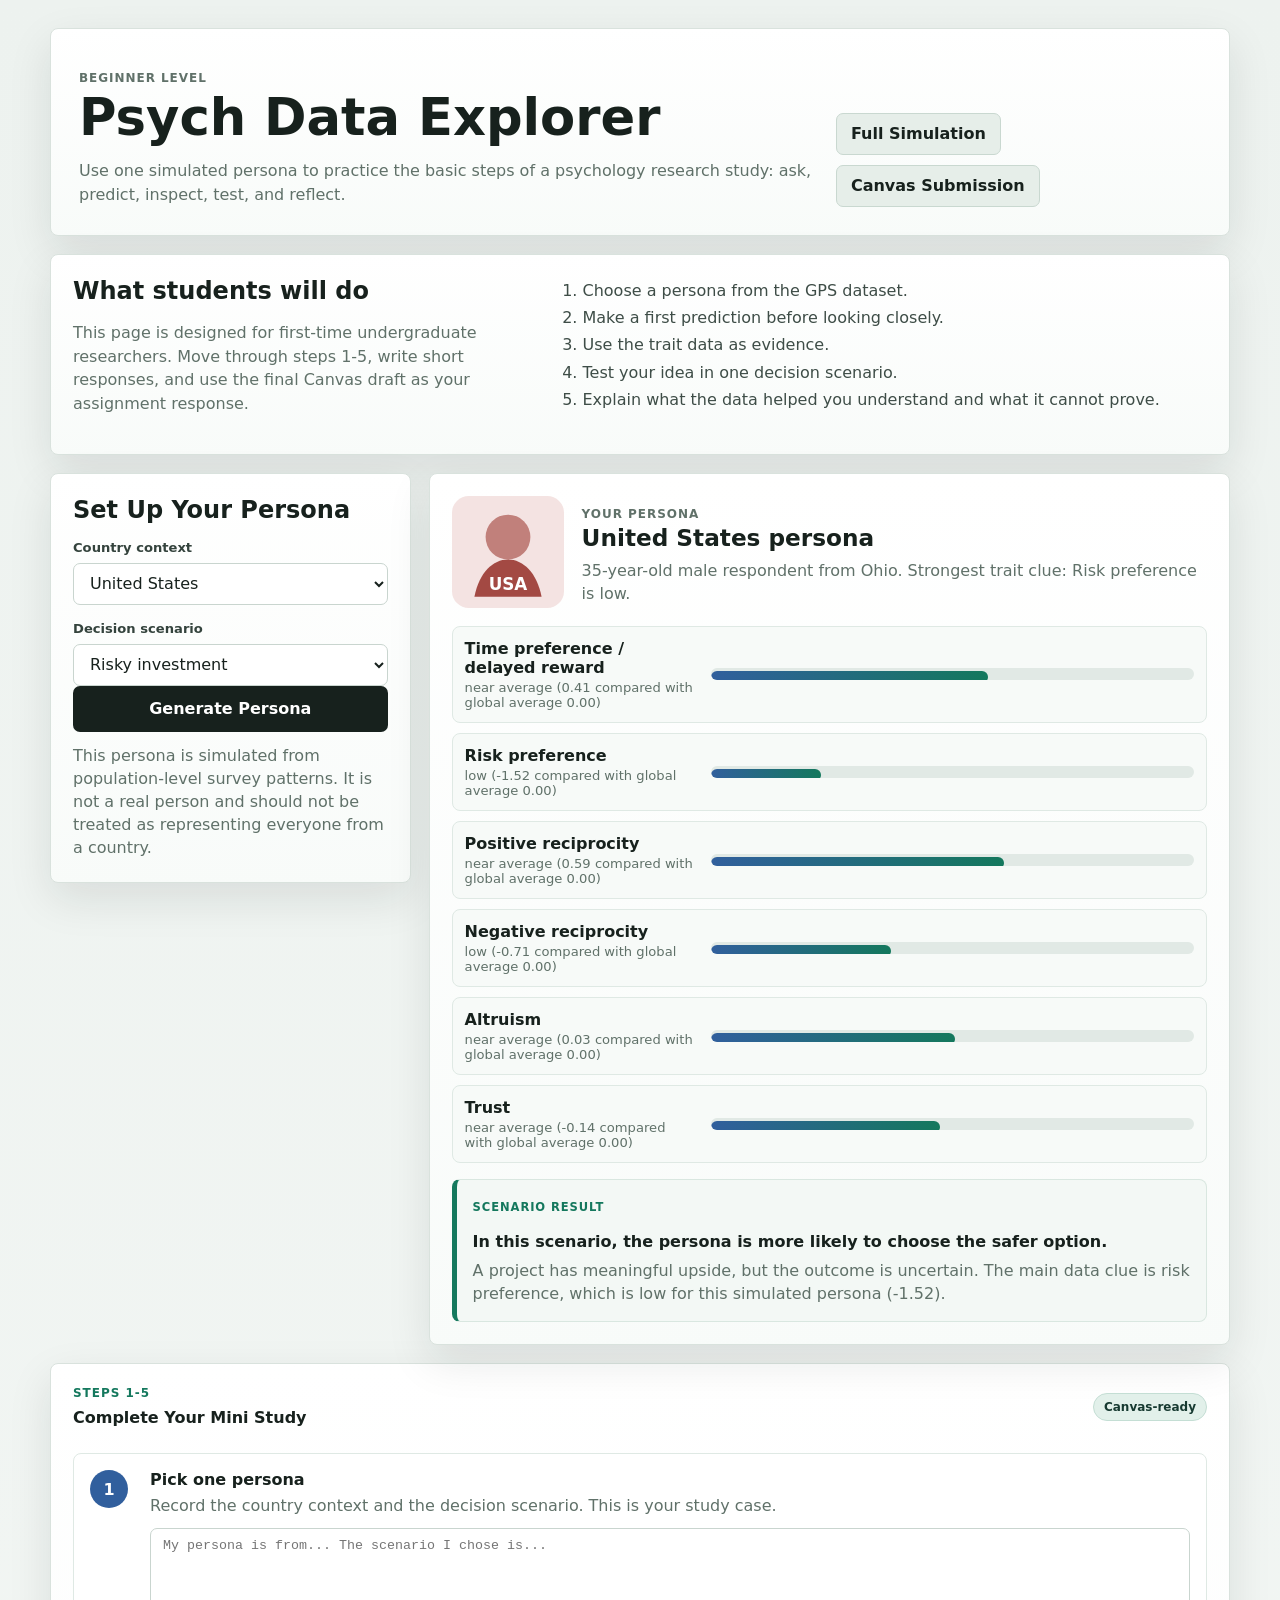
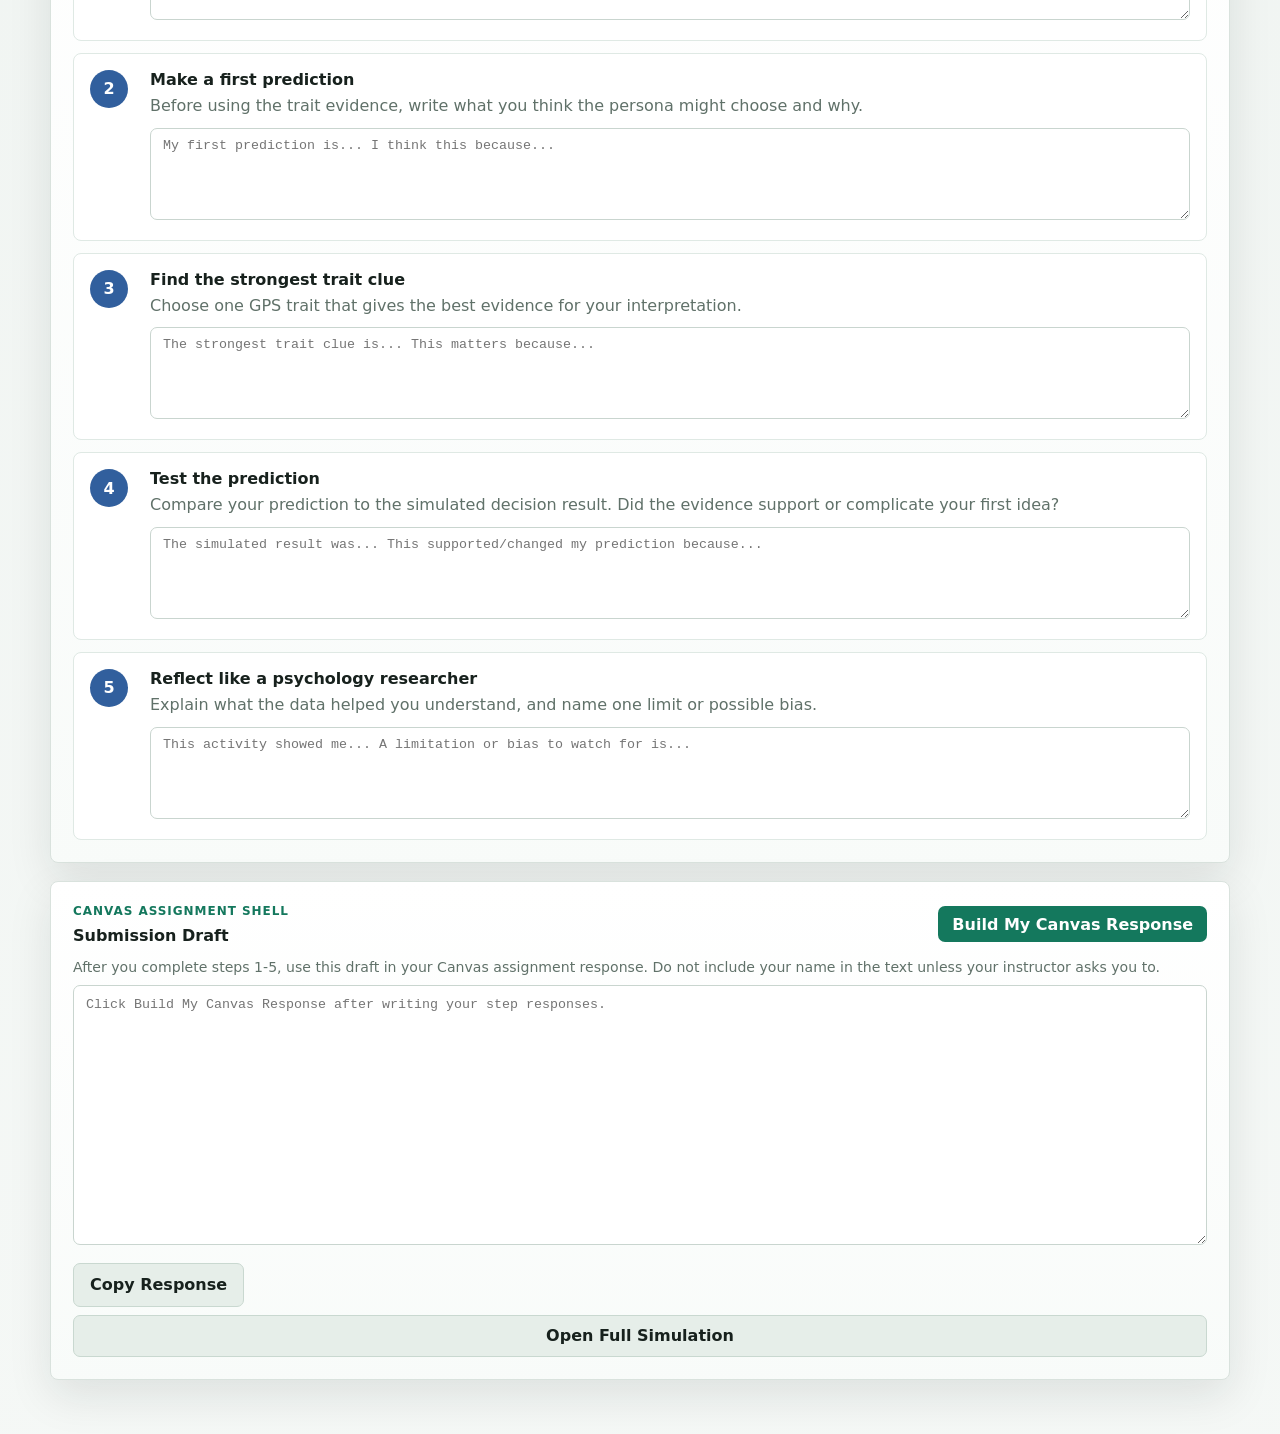
==== beginner.html @ 24c1af94 "Add separate beginner explorer page" ====
<!doctype html>
<html lang="en">
  <head>
    <meta charset="utf-8" />
    <meta name="viewport" content="width=device-width, initial-scale=1" />
    <title>Beginner Psych Data Explorer</title>
    <link rel="stylesheet" href="assets/styles.css?v=beginner-page" />
  </head>
  <body class="beginner-body">
    <main class="beginner-shell">
      <header class="beginner-hero">
        <div>
          <p class="eyebrow">Beginner Level</p>
          <h1>Psych Data Explorer</h1>
          <p>Use one simulated persona to practice the basic steps of a psychology research study: ask, predict, inspect, test, and reflect.</p>
        </div>
        <nav class="beginner-nav" aria-label="Beginner page links">
          <a href="index.html">Full Simulation</a>
          <a href="#canvasSubmission">Canvas Submission</a>
        </nav>
      </header>

      <section class="beginner-overview" aria-labelledby="overviewTitle">
        <div>
          <h2 id="overviewTitle">What students will do</h2>
          <p>This page is designed for first-time undergraduate researchers. Move through steps 1-5, write short responses, and use the final Canvas draft as your assignment response.</p>
        </div>
        <ol>
          <li>Choose a persona from the GPS dataset.</li>
          <li>Make a first prediction before looking closely.</li>
          <li>Use the trait data as evidence.</li>
          <li>Test your idea in one decision scenario.</li>
          <li>Explain what the data helped you understand and what it cannot prove.</li>
        </ol>
      </section>

      <section class="beginner-lab">
        <aside class="beginner-controls" aria-label="Beginner explorer controls">
          <h2>Set Up Your Persona</h2>
          <label for="beginnerCountry">Country context</label>
          <select id="beginnerCountry"></select>

          <label for="beginnerScenario">Decision scenario</label>
          <select id="beginnerScenario">
            <option value="investment">Risky investment</option>
            <option value="delay">Delayed reward</option>
            <option value="trust">Trust game</option>
            <option value="favor">Favor exchange</option>
            <option value="donation">Donation appeal</option>
            <option value="conflict">Conflict response</option>
          </select>

          <button id="newBeginnerPersona" class="primary-button" type="button">Generate Persona</button>
          <p class="source-note">This persona is simulated from population-level survey patterns. It is not a real person and should not be treated as representing everyone from a country.</p>
        </aside>

        <section class="beginner-persona" aria-labelledby="personaCardTitle">
          <div class="beginner-persona-head">
            <div id="beginnerAvatar" class="beginner-avatar" aria-hidden="true"></div>
            <div>
              <p class="eyebrow">Your Persona</p>
              <h2 id="personaCardTitle">Loading persona...</h2>
              <p id="beginnerPersonaMeta"></p>
            </div>
          </div>
          <div id="beginnerTraitBars" class="beginner-trait-bars"></div>
          <div class="beginner-decision">
            <span class="card-label">Scenario Result</span>
            <b id="beginnerDecision">Decision will appear here.</b>
            <p id="beginnerDecisionWhy"></p>
          </div>
        </section>
      </section>

      <section class="beginner-steps" aria-labelledby="stepsTitle">
        <div class="section-head">
          <div>
            <p class="eyebrow">Steps 1-5</p>
            <h2 id="stepsTitle">Complete Your Mini Study</h2>
          </div>
          <span class="pill">Canvas-ready</span>
        </div>

        <article class="beginner-step">
          <div class="step-number">1</div>
          <div>
            <h3>Pick one persona</h3>
            <p>Record the country context and the decision scenario. This is your study case.</p>
            <textarea id="stepOne" placeholder="My persona is from... The scenario I chose is..."></textarea>
          </div>
        </article>

        <article class="beginner-step">
          <div class="step-number">2</div>
          <div>
            <h3>Make a first prediction</h3>
            <p>Before using the trait evidence, write what you think the persona might choose and why.</p>
            <textarea id="stepTwo" placeholder="My first prediction is... I think this because..."></textarea>
          </div>
        </article>

        <article class="beginner-step">
          <div class="step-number">3</div>
          <div>
            <h3>Find the strongest trait clue</h3>
            <p>Choose one GPS trait that gives the best evidence for your interpretation.</p>
            <textarea id="stepThree" placeholder="The strongest trait clue is... This matters because..."></textarea>
          </div>
        </article>

        <article class="beginner-step">
          <div class="step-number">4</div>
          <div>
            <h3>Test the prediction</h3>
            <p>Compare your prediction to the simulated decision result. Did the evidence support or complicate your first idea?</p>
            <textarea id="stepFour" placeholder="The simulated result was... This supported/changed my prediction because..."></textarea>
          </div>
        </article>

        <article class="beginner-step">
          <div class="step-number">5</div>
          <div>
            <h3>Reflect like a psychology researcher</h3>
            <p>Explain what the data helped you understand, and name one limit or possible bias.</p>
            <textarea id="stepFive" placeholder="This activity showed me... A limitation or bias to watch for is..."></textarea>
          </div>
        </article>
      </section>

      <section class="canvas-shell" id="canvasSubmission" aria-labelledby="canvasTitle">
        <div class="section-head">
          <div>
            <p class="eyebrow">Canvas Assignment Shell</p>
            <h2 id="canvasTitle">Submission Draft</h2>
          </div>
          <button id="buildSubmission" class="small-action" type="button">Build My Canvas Response</button>
        </div>
        <p class="microcopy">After you complete steps 1-5, use this draft in your Canvas assignment response. Do not include your name in the text unless your instructor asks you to.</p>
        <textarea id="submissionDraft" class="submission-draft" placeholder="Click Build My Canvas Response after writing your step responses."></textarea>
        <div class="mission-actions">
          <button id="copySubmission" class="secondary-button compact-button" type="button">Copy Response</button>
          <a class="secondary-link compact-link" href="index.html">Open Full Simulation</a>
        </div>
      </section>
    </main>

    <script src="assets/beginner.js?v=beginner-page"></script>
  </body>
</html>
---- assets/styles.css ----
:root {
  --ink: #17211d;
  --muted: #607169;
  --line: #d9e2dd;
  --panel: #fbfcf8;
  --paper: #ffffff;
  --green: #14785d;
  --blue: #315f9d;
  --red: #ba4a42;
  --gold: #b7791f;
  --teal: #0f766e;
  --shadow: 0 16px 44px rgba(23, 33, 29, 0.1);
  --soft-shadow: 0 10px 24px rgba(23, 33, 29, 0.08);
}

* {
  box-sizing: border-box;
}

body {
  margin: 0;
  color: var(--ink);
  background:
    radial-gradient(circle at 12% 14%, rgba(20, 120, 93, 0.11), transparent 28%),
    radial-gradient(circle at 82% 8%, rgba(49, 95, 157, 0.12), transparent 30%),
    #edf2ef;
  font-family:
    Inter, ui-sans-serif, system-ui, -apple-system, BlinkMacSystemFont, "Segoe UI", sans-serif;
}

button,
input,
select {
  font: inherit;
}

.app-shell {
  min-height: 100vh;
  display: grid;
  grid-template-columns: minmax(290px, 360px) 1fr;
}

.control-panel {
  position: sticky;
  top: 0;
  height: 100vh;
  overflow: auto;
  padding: 28px;
  background:
    linear-gradient(180deg, rgba(255, 255, 255, 0.76), rgba(251, 252, 248, 0.96)),
    var(--panel);
  border-right: 1px solid var(--line);
}

.brand-block h1,
.workspace-top h2,
.section-head h3,
.section-head h2,
.persona-card h3 {
  margin: 0;
  letter-spacing: 0;
}

.brand-block h1 {
  font-size: 2rem;
  line-height: 1.04;
}

.eyebrow {
  margin: 0 0 8px;
  color: var(--green);
  font-size: 0.75rem;
  font-weight: 800;
  letter-spacing: 0.08em;
  text-transform: uppercase;
}

.source-note,
.muted,
.persona-head p {
  color: var(--muted);
}

.source-note {
  margin: 12px 0 0;
  line-height: 1.45;
}

.panel-section {
  margin-top: 26px;
}

label {
  display: block;
  margin-bottom: 8px;
  color: #34433d;
  font-size: 0.82rem;
  font-weight: 750;
}

select,
input[type="number"],
input[type="text"],
textarea {
  width: 100%;
  padding: 9px 12px;
  color: var(--ink);
  background: var(--paper);
  border: 1px solid #c9d5cf;
  border-radius: 7px;
}

select,
input[type="number"],
input[type="text"] {
  min-height: 42px;
}

textarea {
  resize: vertical;
  min-height: 92px;
}

.two-col {
  display: grid;
  grid-template-columns: 1fr 1fr;
  gap: 12px;
}

.section-head {
  display: flex;
  align-items: center;
  justify-content: space-between;
  gap: 12px;
  margin-bottom: 14px;
}

.section-head h2,
.section-head h3 {
  font-size: 1rem;
}

.reset-button,
.primary-button {
  display: inline-flex;
  align-items: center;
  justify-content: center;
  border: 0;
  cursor: pointer;
}

.secondary-button {
  width: 100%;
  min-height: 44px;
  color: var(--ink);
  background: #e6eee9;
  border: 1px solid #c9d8d0;
  border-radius: 7px;
  cursor: pointer;
  font-weight: 800;
}

.secondary-link {
  display: inline-flex;
  align-items: center;
  justify-content: center;
  width: 100%;
  min-height: 44px;
  color: var(--ink);
  background: #e6eee9;
  border: 1px solid #c9d8d0;
  border-radius: 7px;
  font-weight: 800;
  text-decoration: none;
}

.secondary-link:hover {
  filter: brightness(0.96);
}

.secondary-button:hover {
  filter: brightness(0.96);
}

.reset-button {
  height: 36px;
  padding: 0 12px;
  color: var(--ink);
  background: #e6eee9;
  border-radius: 7px;
  font-size: 0.78rem;
  font-weight: 800;
}

.primary-button {
  width: 100%;
  min-height: 46px;
  color: #fff;
  background: var(--ink);
  border-radius: 7px;
  font-weight: 800;
}

.primary-button:hover,
.reset-button:hover {
  filter: brightness(0.94);
}

.trait-controls {
  display: grid;
  gap: 15px;
}

.trait-control {
  display: grid;
  gap: 7px;
}

.trait-control header {
  display: flex;
  align-items: baseline;
  justify-content: space-between;
  gap: 10px;
}

.trait-control b {
  font-size: 0.86rem;
}

.trait-control span {
  color: var(--muted);
  font-size: 0.8rem;
  font-variant-numeric: tabular-nums;
}

input[type="range"] {
  width: 100%;
  accent-color: var(--green);
}

.workspace {
  padding: 30px;
  overflow: hidden;
}

.workspace-top {
  display: flex;
  align-items: end;
  justify-content: space-between;
  gap: 24px;
  margin-bottom: 22px;
}

.workspace-top h2 {
  font-size: clamp(1.8rem, 3vw, 3rem);
}

.metric-strip {
  display: grid;
  grid-template-columns: repeat(3, minmax(92px, 1fr));
  gap: 10px;
  min-width: min(430px, 100%);
}

.metric-strip div,
.student-guide,
.explorer-section,
.study-lens,
.persona-card,
.radar-panel,
.trait-panel,
.scenario-panel,
.dashboard-section,
.comparison-section,
.global-section,
.scene-section,
.classroom-section,
.research-section {
  background:
    linear-gradient(180deg, rgba(255, 255, 255, 0.98), rgba(248, 251, 249, 0.98)),
    var(--paper);
  border: 1px solid var(--line);
  border-radius: 8px;
  box-shadow: var(--shadow);
}

.metric-strip div {
  padding: 14px;
  box-shadow: none;
}

.metric-strip strong {
  display: block;
  font-size: 1.2rem;
}

.metric-strip span {
  color: var(--muted);
  font-size: 0.78rem;
}

.simulation-grid {
  display: grid;
  grid-template-columns: minmax(320px, 1.05fr) minmax(320px, 1fr);
  gap: 18px;
}

.persona-card,
.student-guide,
.explorer-section,
.study-lens,
.radar-panel,
.trait-panel,
.scenario-panel,
.dashboard-section,
.comparison-section,
.global-section,
.scene-section,
.classroom-section,
.research-section {
  padding: 20px;
}

.student-guide {
  display: grid;
  grid-template-columns: minmax(210px, 0.34fr) 1fr;
  gap: 18px;
  align-items: start;
  margin-bottom: 18px;
}

.student-guide h3 {
  margin: 0;
  font-size: 1.2rem;
}

.student-steps {
  display: grid;
  grid-template-columns: repeat(4, 1fr);
  gap: 10px;
}

.student-steps article {
  padding: 13px;
  background: #f7faf8;
  border: 1px solid #e0e9e4;
  border-radius: 8px;
}

.student-steps b {
  display: block;
  margin-bottom: 6px;
}

.student-steps p {
  margin: 0;
  color: var(--muted);
  font-size: 0.84rem;
  line-height: 1.38;
}

.explorer-section {
  margin-bottom: 18px;
}

.explorer-step-track {
  display: grid;
  grid-template-columns: repeat(5, 1fr);
  gap: 8px;
  margin-bottom: 14px;
}

.explorer-step-dot {
  min-height: 74px;
  padding: 9px;
  color: #31413a;
  text-align: left;
  background: #f7faf8;
  border: 1px solid #dce8e2;
  border-radius: 8px;
  cursor: pointer;
}

.explorer-step-dot span {
  width: 24px;
  height: 24px;
  display: inline-grid;
  place-items: center;
  margin-bottom: 7px;
  color: #fff;
  background: #899a91;
  border-radius: 50%;
  font-size: 0.75rem;
  font-weight: 900;
}

.explorer-step-dot b {
  display: block;
  font-size: 0.8rem;
  line-height: 1.22;
}

.explorer-step-dot.active {
  background: #edf6fb;
  border-color: #b9d4e7;
  box-shadow: inset 0 0 0 2px rgba(49, 95, 157, 0.16);
}

.explorer-step-dot.active span,
.explorer-step-dot.complete span {
  background: var(--blue);
}

.explorer-layout {
  display: grid;
  grid-template-columns: minmax(260px, 0.72fr) 1fr;
  gap: 14px;
}

.explorer-card {
  padding: 16px;
  background: #fff;
  border: 1px solid #dce8e2;
  border-radius: 8px;
  box-shadow: var(--soft-shadow);
}

.explorer-card h4 {
  margin: 8px 0;
  font-size: 1.05rem;
}

.explorer-card p {
  color: #3e4d47;
  line-height: 1.45;
}

.explorer-notebook-grid {
  display: grid;
  grid-template-columns: 145px 1fr;
  gap: 10px 12px;
  align-items: start;
}

.explorer-notebook-grid label {
  margin: 10px 0 0;
}

.explorer-notebook-grid textarea {
  min-height: 72px;
}

.study-lens {
  margin-bottom: 18px;
}

.study-lens-grid {
  display: grid;
  grid-template-columns: repeat(3, 1fr);
  gap: 12px;
}

.study-lens-grid div {
  padding: 13px;
  background: #f7faf8;
  border: 1px solid #e0e9e4;
  border-radius: 8px;
}

.study-lens-grid b {
  display: block;
  margin-bottom: 6px;
}

.study-lens-grid p {
  margin: 0;
  color: var(--muted);
  font-size: 0.84rem;
  line-height: 1.38;
}

.dashboard-section {
  margin-bottom: 18px;
}

.dashboard-summary {
  display: grid;
  grid-template-columns: repeat(3, 1fr);
  gap: 12px;
  margin-bottom: 14px;
}

.dashboard-stat {
  padding: 14px;
  background: #f7faf8;
  border: 1px solid #e0e9e4;
  border-radius: 8px;
}

.dashboard-stat span {
  display: block;
  color: var(--green);
  font-size: 0.72rem;
  font-weight: 850;
  letter-spacing: 0.08em;
  text-transform: uppercase;
}

.dashboard-stat b {
  display: block;
  margin-top: 5px;
}

.dashboard-stat p {
  margin: 5px 0 0;
  color: var(--muted);
  font-size: 0.84rem;
  line-height: 1.35;
}

.dashboard-trait-grid {
  display: grid;
  grid-template-columns: repeat(3, minmax(190px, 1fr));
  gap: 12px;
}

.dashboard-trait-card {
  padding: 14px;
  background: #fff;
  border: 1px solid #e0e9e4;
  border-radius: 8px;
  box-shadow: var(--soft-shadow);
}

.dashboard-trait-top {
  display: flex;
  justify-content: space-between;
  gap: 12px;
  align-items: start;
}

.dashboard-trait-top .card-label {
  margin-bottom: 0;
}

.dashboard-trait-top b {
  color: #263830;
  font-variant-numeric: tabular-nums;
}

.dashboard-scale {
  position: relative;
  height: 14px;
  margin: 12px 0;
  background: linear-gradient(90deg, rgba(186, 74, 66, 0.16), #edf3ef 50%, rgba(20, 120, 93, 0.18));
  border: 1px solid #d7e4dd;
  border-radius: 99px;
}

.dashboard-scale .global-line {
  position: absolute;
  left: 50%;
  top: -4px;
  width: 1px;
  height: 20px;
  background: #8fa096;
}

.dashboard-scale .country-dot,
.dashboard-scale span {
  position: absolute;
  top: 50%;
  width: 12px;
  height: 12px;
  transform: translate(-50%, -50%);
  border-radius: 50%;
}

.dashboard-scale .country-dot {
  background: var(--blue);
  border: 2px solid #fff;
}

.dashboard-scale span {
  background: var(--green);
  border: 2px solid #fff;
  box-shadow: 0 0 0 2px rgba(20, 120, 93, 0.22);
}

.dashboard-trait-card p,
.dashboard-trait-card small {
  display: block;
  color: var(--muted);
  line-height: 1.38;
}

.dashboard-trait-card p {
  margin: 0 0 6px;
  font-size: 0.84rem;
}

.dashboard-trait-card small {
  font-size: 0.76rem;
}

.interpretation-note,
.uncertainty-note,
.reflection-callout {
  margin-top: 14px;
  padding: 12px 13px;
  color: #33443d;
  background: #fff9ea;
  border: 1px solid #f0dfae;
  border-left: 5px solid var(--gold);
  border-radius: 8px;
  line-height: 1.42;
}

.layer-heading {
  margin: 0 0 14px;
  padding: 2px 0;
}

.layer-heading h3 {
  margin: 0;
  font-size: 1rem;
}

.persona-details {
  position: relative;
  z-index: 1;
  display: grid;
  grid-template-columns: 1fr 1fr;
  gap: 10px;
  margin-top: 16px;
}

.persona-detail-row {
  padding: 11px;
  background: #f7faf8;
  border: 1px solid #e0e9e4;
  border-radius: 8px;
}

.persona-detail-row.wide {
  grid-column: 1 / -1;
}

.persona-detail-row b {
  display: block;
  margin-bottom: 5px;
  font-size: 0.82rem;
}

.persona-detail-row p,
.reflection-callout p {
  margin: 0;
  color: var(--muted);
  font-size: 0.84rem;
  line-height: 1.38;
}

.persona-detail-row .trait-tags {
  display: flex;
  flex-wrap: wrap;
  gap: 6px;
}

.uncertainty-note,
.reflection-callout {
  position: relative;
  z-index: 1;
  background: #f7faf8;
  border-color: #d8e7df;
  border-left-color: var(--green);
}

.reflection-callout b {
  display: block;
  margin-bottom: 5px;
}

.persona-card {
  position: relative;
  overflow: hidden;
}

.persona-card::after {
  content: "";
  position: absolute;
  right: -42px;
  top: -54px;
  width: 180px;
  height: 180px;
  background: conic-gradient(from 140deg, rgba(20, 120, 93, 0.16), rgba(49, 95, 157, 0.12), rgba(183, 121, 31, 0.14), rgba(20, 120, 93, 0.16));
  border-radius: 50%;
  pointer-events: none;
}

.persona-head {
  position: relative;
  z-index: 1;
  display: flex;
  align-items: center;
  gap: 14px;
  margin-bottom: 18px;
}

.avatar {
  width: 58px;
  height: 58px;
  display: grid;
  place-items: center;
  flex: 0 0 58px;
  overflow: hidden;
  background: #e7f0eb;
  border: 3px solid #fff;
  border-radius: 50%;
  box-shadow: 0 8px 18px rgba(23, 33, 29, 0.16);
}

.hero-avatar {
  width: 82px;
  height: 82px;
  flex-basis: 82px;
}

.avatar img {
  width: 100%;
  height: 100%;
  display: block;
}

.persona-narrative {
  position: relative;
  z-index: 1;
  min-height: 78px;
  margin: 0;
  color: #31413a;
  font-size: 1.04rem;
  line-height: 1.58;
}

.decision-band {
  position: relative;
  z-index: 1;
  display: grid;
  grid-template-columns: minmax(130px, 1fr) minmax(130px, 1.3fr) auto;
  align-items: center;
  gap: 14px;
  margin-top: 18px;
  padding-top: 18px;
  border-top: 1px solid var(--line);
}

.decision-band span {
  display: block;
  color: var(--muted);
  font-size: 0.78rem;
}

.decision-band strong {
  display: block;
  margin-top: 3px;
}

.probability-meter {
  height: 12px;
  overflow: hidden;
  background: #e4ece7;
  border-radius: 99px;
}

.probability-meter div {
  width: 50%;
  height: 100%;
  background: linear-gradient(90deg, var(--red), var(--gold), var(--green));
  border-radius: inherit;
}

.pill {
  display: inline-flex;
  align-items: center;
  min-height: 28px;
  padding: 0 10px;
  color: #173a31;
  background: #e2f0ea;
  border: 1px solid #c4ded4;
  border-radius: 99px;
  font-size: 0.75rem;
  font-weight: 800;
}

canvas {
  width: 100%;
  max-width: 100%;
  aspect-ratio: 13 / 9;
}

.chart-explainer {
  margin: 0 0 12px;
  color: var(--muted);
  line-height: 1.45;
}

.trait-map-plot {
  display: grid;
  gap: 12px;
}

.trait-map-row {
  display: grid;
  grid-template-columns: minmax(150px, 0.32fr) minmax(220px, 1fr) minmax(120px, 0.26fr);
  gap: 12px;
  align-items: center;
  padding: 11px;
  background: #f7faf8;
  border: 1px solid #e0e9e4;
  border-radius: 8px;
}

.trait-map-label b,
.trait-map-label span,
.trait-map-values span,
.trait-map-values b {
  display: block;
}

.trait-map-label b {
  font-size: 0.86rem;
}

.trait-map-label span,
.trait-map-values span {
  margin-top: 3px;
  color: var(--muted);
  font-size: 0.76rem;
  line-height: 1.25;
}

.trait-map-values {
  text-align: right;
  font-size: 0.78rem;
  font-variant-numeric: tabular-nums;
}

.trait-map-values b {
  margin-top: 3px;
  color: var(--green);
}

.trait-map-scale {
  position: relative;
  height: 28px;
  background:
    linear-gradient(90deg, rgba(186, 74, 66, 0.14), rgba(237, 243, 239, 0.95) 50%, rgba(20, 120, 93, 0.16)),
    #edf3ef;
  border: 1px solid #d7e4dd;
  border-radius: 99px;
}

.scale-label {
  position: absolute;
  top: 50%;
  transform: translateY(-50%);
  color: rgba(58, 75, 68, 0.58);
  font-size: 0.68rem;
  font-weight: 800;
  pointer-events: none;
}

.scale-label.low {
  left: 9px;
}

.scale-label.high {
  right: 9px;
}

.trait-global-line {
  position: absolute;
  top: -5px;
  width: 2px;
  height: 36px;
  transform: translateX(-50%);
  background: #87978f;
  border-radius: 99px;
}

.trait-country-dot,
.trait-persona-dot {
  position: absolute;
  top: 50%;
  width: 14px;
  height: 14px;
  transform: translate(-50%, -50%);
  border: 2px solid #fff;
  border-radius: 50%;
  box-shadow: 0 0 0 1px rgba(23, 33, 29, 0.12);
}

.trait-country-dot {
  background: var(--blue);
}

.trait-persona-dot {
  width: 16px;
  height: 16px;
  background: var(--green);
  box-shadow: 0 0 0 3px rgba(20, 120, 93, 0.16);
}

.chart-key {
  display: grid;
  grid-template-columns: repeat(3, 1fr);
  gap: 8px;
  margin-top: 12px;
}

.chart-key span {
  padding: 9px 10px;
  color: #3b4b45;
  background: #f7faf8;
  border: 1px solid #e0e9e4;
  border-radius: 8px;
  font-size: 0.8rem;
  line-height: 1.3;
}

.chart-key b {
  display: block;
  color: var(--ink);
  font-size: 0.78rem;
}

.trait-bars {
  display: grid;
  gap: 12px;
}

.trait-bar {
  display: grid;
  grid-template-columns: 150px 1fr 52px;
  align-items: center;
  gap: 12px;
}

.bar-track {
  position: relative;
  height: 10px;
  background: #e8efeb;
  border-radius: 99px;
}

.bar-track::before {
  content: "";
  position: absolute;
  left: 50%;
  top: -4px;
  width: 1px;
  height: 18px;
  background: #aab9b1;
}

.bar-fill {
  position: absolute;
  top: 0;
  height: 100%;
  background: var(--blue);
  border-radius: 99px;
}

.trait-value {
  text-align: right;
  color: #3b4b45;
  font-variant-numeric: tabular-nums;
}

.scenario-text {
  display: grid;
  gap: 12px;
}

.reason-row {
  display: grid;
  grid-template-columns: 120px 1fr;
  gap: 12px;
  padding: 12px 0;
  border-top: 1px solid var(--line);
}

.reason-row:first-child {
  border-top: 0;
  padding-top: 0;
}

.reason-row b {
  color: #25362f;
}

.reason-row p {
  margin: 0;
  color: var(--muted);
  line-height: 1.45;
}

.prompt-row {
  background: #f7faf8;
  margin: 0 -10px;
  padding: 12px 10px;
  border-radius: 8px;
}

.ethics-row {
  background: #fff9ea;
}

.comparison-section {
  margin-top: 18px;
  box-shadow: none;
}

.global-section {
  margin-top: 18px;
}

.scene-section {
  margin-top: 18px;
}

.classroom-section {
  margin-top: 18px;
}

.research-section {
  margin-top: 18px;
}

.microcopy {
  margin: 5px 0 0;
  color: var(--muted);
  font-size: 0.88rem;
}

.small-action {
  min-height: 36px;
  padding: 0 14px;
  color: #fff;
  background: var(--green);
  border: 0;
  border-radius: 7px;
  cursor: pointer;
  font-weight: 800;
}

.mini-button {
  min-height: 32px;
  padding: 0 10px;
  color: var(--ink);
  background: #edf4f0;
  border: 1px solid #ccd9d2;
  border-radius: 7px;
  cursor: pointer;
  font-size: 0.78rem;
  font-weight: 800;
}

.mini-button:hover {
  filter: brightness(0.96);
}

.small-action:hover {
  filter: brightness(0.94);
}

.scene-actions {
  display: flex;
  flex-wrap: wrap;
  justify-content: flex-end;
  gap: 8px;
}

.global-grid {
  display: grid;
  grid-template-columns: minmax(420px, 1fr) minmax(280px, 360px);
  gap: 18px;
}

.classroom-grid {
  display: grid;
  grid-template-columns: minmax(300px, 0.9fr) minmax(360px, 1.1fr);
  gap: 18px;
}

.research-grid {
  display: grid;
  grid-template-columns: minmax(300px, 0.8fr) minmax(420px, 1.2fr);
  gap: 18px;
}

.research-directions {
  margin-bottom: 18px;
  padding: 18px;
  background: #f7faf8;
  border: 1px solid #dce8e2;
  border-left: 5px solid var(--blue);
  border-radius: 8px;
}

.study-stepper {
  margin-bottom: 18px;
  padding: 18px;
  background: #fff;
  border: 1px solid #dce8e2;
  border-radius: 8px;
  box-shadow: var(--soft-shadow);
}

.study-step-track {
  display: grid;
  grid-template-columns: repeat(6, 1fr);
  gap: 8px;
  margin-bottom: 14px;
}

.study-step-dot {
  min-height: 78px;
  padding: 9px;
  color: #31413a;
  text-align: left;
  background: #f7faf8;
  border: 1px solid #dce8e2;
  border-radius: 8px;
  cursor: pointer;
}

.study-step-dot span {
  width: 24px;
  height: 24px;
  display: inline-grid;
  place-items: center;
  margin-bottom: 7px;
  color: #fff;
  background: #899a91;
  border-radius: 50%;
  font-size: 0.75rem;
  font-weight: 900;
}

.study-step-dot b {
  display: block;
  font-size: 0.78rem;
  line-height: 1.22;
}

.study-step-dot.active {
  background: #e8f4ee;
  border-color: #b9d8c9;
  box-shadow: inset 0 0 0 2px rgba(20, 120, 93, 0.16);
}

.study-step-dot.active span,
.study-step-dot.complete span {
  background: var(--green);
}

.study-step-instruction {
  margin: 0 0 14px;
  color: #3e4d47;
  line-height: 1.45;
}

.study-notebook-grid {
  display: grid;
  grid-template-columns: 150px 1fr;
  gap: 10px 12px;
  align-items: start;
}

.study-notebook-grid label {
  margin: 10px 0 0;
}

.study-notebook-grid textarea {
  min-height: 76px;
}

.research-steps {
  display: grid;
  grid-template-columns: repeat(3, 1fr);
  gap: 12px;
}

.research-steps div {
  padding: 12px;
  background: #fff;
  border: 1px solid #e0e9e4;
  border-radius: 8px;
}

.research-steps b,
.research-warning b {
  display: block;
  margin-bottom: 5px;
  font-size: 0.86rem;
}

.research-steps p,
.research-warning p,
.setup-help {
  margin: 0;
  color: var(--muted);
  font-size: 0.84rem;
  line-height: 1.4;
}

.research-warning {
  margin-top: 12px;
  padding: 12px;
  background: #fff9ea;
  border: 1px solid #f0dfae;
  border-radius: 8px;
}

.setup-help {
  padding: 10px 11px;
  background: #f3f7f5;
  border: 1px solid #e0e9e4;
  border-radius: 8px;
}

.research-grid.lower {
  grid-template-columns: minmax(420px, 1fr) minmax(320px, 0.8fr);
  margin-top: 18px;
}

.classroom-grid.lower {
  grid-template-columns: minmax(420px, 1fr) minmax(300px, 0.75fr);
  margin-top: 18px;
}

.mission-card,
.teacher-card,
.team-panel,
.history-panel,
.reflection-panel,
.research-card {
  padding: 18px;
  background: #fff;
  border: 1px solid #e0e9e4;
  border-radius: 8px;
  box-shadow: var(--soft-shadow);
}

.card-label {
  display: inline-flex;
  margin-bottom: 10px;
  color: var(--green);
  font-size: 0.72rem;
  font-weight: 850;
  letter-spacing: 0.08em;
  text-transform: uppercase;
}

.mission-card h4,
.teacher-card h4,
.team-panel h4,
.history-panel h4,
.reflection-panel h4,
.research-card h4 {
  margin: 0;
  font-size: 1rem;
}

.mission-card p,
.teacher-card p {
  margin: 10px 0 0;
  color: #3e4d47;
  line-height: 1.48;
}

.learning-note {
  margin-top: 14px;
  padding: 12px;
  color: #33443d;
  background: #fff9ea;
  border: 1px solid #f0dfae;
  border-left: 5px solid var(--gold);
  border-radius: 8px;
}

.learning-note b {
  display: block;
  margin-bottom: 5px;
  font-size: 0.84rem;
}

.learning-note p {
  margin: 0;
  color: #4d5b55;
  font-size: 0.84rem;
  line-height: 1.42;
}

.mission-actions {
  display: flex;
  flex-wrap: wrap;
  gap: 8px;
  margin-top: 14px;
}

.prompt-list,
.reflection-prompts {
  display: grid;
  gap: 9px;
  margin-top: 12px;
}

.prompt-chip {
  padding: 10px 11px;
  color: #2f423a;
  background: #f3f7f5;
  border: 1px solid #e0e9e4;
  border-radius: 7px;
  line-height: 1.35;
}

.team-cards {
  display: grid;
  grid-template-columns: 1fr;
  gap: 12px;
}

.student-card {
  display: grid;
  gap: 12px;
  align-items: start;
  padding: 12px;
  background: #f8fbf9;
  border: 1px solid #e0e9e4;
  border-radius: 8px;
}

.single-role-card {
  max-width: 760px;
}

.role-card-help {
  margin: 0 0 14px;
  color: var(--muted);
  line-height: 1.45;
}

.student-card-top {
  display: grid;
  grid-template-columns: 54px 1fr;
  gap: 11px;
  align-items: center;
}

.student-card h5 {
  margin: 0 0 3px;
  font-size: 1rem;
}

.student-card p {
  margin: 0;
  color: var(--muted);
  font-size: 0.8rem;
  line-height: 1.33;
}

.student-card .card-label {
  margin-bottom: 4px;
}

.student-card .trait-tags {
  display: flex;
  flex-wrap: wrap;
  gap: 5px;
  margin-top: 8px;
}

.role-card-section {
  padding: 10px;
  background: #fff;
  border: 1px solid #e0e9e4;
  border-radius: 8px;
}

.role-card-section b {
  display: block;
  margin-bottom: 5px;
  font-size: 0.82rem;
}

.role-card-section p {
  color: #3e4d47;
}

.trait-tag {
  padding: 3px 7px;
  color: #173a31;
  background: #e5f2ec;
  border-radius: 99px;
  font-size: 0.7rem;
  font-weight: 800;
}

.round-history {
  display: grid;
  gap: 10px;
  max-height: 300px;
  overflow: auto;
}

.history-item {
  padding: 11px;
  background: #f8fbf9;
  border: 1px solid #e0e9e4;
  border-radius: 7px;
}

.history-item b {
  display: block;
  margin-bottom: 5px;
  font-size: 0.82rem;
}

.history-item p {
  margin: 0;
  color: var(--muted);
  font-size: 0.82rem;
  line-height: 1.36;
}

.reflection-panel {
  margin-top: 18px;
}

.wellbeing-hero {
  display: grid;
  grid-template-columns: minmax(320px, 0.78fr) minmax(460px, 1.22fr);
  gap: 18px;
  margin-bottom: 18px;
}

.lab-hero {
  display: grid;
  grid-template-columns: minmax(240px, 0.9fr) minmax(300px, 1.1fr) minmax(240px, 0.9fr);
  gap: 18px;
  margin-bottom: 18px;
}

.lab-grid {
  display: grid;
  grid-template-columns: 1fr 1fr;
  gap: 18px;
  margin-top: 18px;
}

.lab-grid.lower {
  grid-template-columns: minmax(360px, 0.9fr) minmax(380px, 1.1fr);
}

.lab-card {
  padding: 20px;
  background:
    linear-gradient(180deg, rgba(255, 255, 255, 0.98), rgba(248, 251, 249, 0.98)),
    var(--paper);
  border: 1px solid var(--line);
  border-radius: 8px;
  box-shadow: var(--shadow);
}

.group-card-top {
  display: flex;
  align-items: center;
  gap: 13px;
}

.group-card h3,
.contrast-card h3 {
  margin: 0;
  font-size: 1.12rem;
}

.group-card p,
.contrast-card p {
  color: var(--muted);
  line-height: 1.45;
}

.group-a-card {
  color: var(--blue);
}

.group-b-card {
  color: var(--green);
}

.group-card .card-label.group-a-card {
  color: var(--blue);
}

.group-card .card-label.group-b-card {
  color: var(--green);
}

.well-mini-avatar {
  width: 54px;
  height: 54px;
  display: grid;
  place-items: center;
  color: #fff;
  background: var(--blue);
  border-radius: 50%;
  border: 3px solid #fff;
  box-shadow: var(--soft-shadow);
  font-weight: 900;
}

.well-mini-avatar.group-b-card {
  background: var(--green);
}

.persona-portrait {
  width: 76px;
  height: 76px;
  flex: 0 0 76px;
  display: block;
  object-fit: cover;
  border-radius: 22px;
  border: 3px solid #fff;
  box-shadow: var(--soft-shadow);
}

.persona-portrait.group-a-card {
  outline: 3px solid rgba(47, 95, 157, 0.18);
}

.persona-portrait.group-b-card {
  outline: 3px solid rgba(63, 123, 101, 0.2);
}

.group-card.group-a-shell {
  border-top: 5px solid var(--blue);
}

.group-card.group-b-shell {
  border-top: 5px solid var(--green);
}

.score-grid {
  display: grid;
  grid-template-columns: repeat(3, 1fr);
  gap: 8px;
  margin-top: 14px;
}

.score-grid div {
  padding: 10px;
  background: #f4f8f6;
  border: 1px solid #dfebe5;
  border-radius: 8px;
}

.score-grid span {
  display: block;
  color: var(--muted);
  font-size: 0.72rem;
}

.score-grid b {
  display: block;
  margin-top: 2px;
  font-size: 1.2rem;
}

.group-summary {
  margin-bottom: 0;
}

.gap-badges {
  display: flex;
  flex-wrap: wrap;
  gap: 8px;
  margin-top: 14px;
}

.gap-badge {
  display: inline-flex;
  padding: 6px 9px;
  color: #173a31;
  background: #e5f2ec;
  border: 1px solid #cde3d8;
  border-radius: 99px;
  font-size: 0.76rem;
  font-weight: 800;
}

.gap-badge.group-a-gap {
  color: #17345f;
  background: #e9f0fb;
  border-color: #c8d8f0;
}

.gap-badge.group-b-gap {
  color: #123f33;
  background: #e5f2ec;
  border-color: #cde3d8;
}

.chart-card {
  box-shadow: none;
}

.comparison-chart {
  display: grid;
  gap: 12px;
}

.comparison-legend {
  display: flex;
  flex-wrap: wrap;
  align-items: center;
  gap: 10px 16px;
  margin-bottom: 14px;
  padding: 10px 12px;
  background: #f4f8f6;
  border: 1px solid #dfebe5;
  border-radius: 8px;
  border-left: 5px solid var(--blue);
  border-right: 5px solid var(--green);
}

.legend-item {
  display: inline-flex;
  align-items: center;
  gap: 7px;
  color: #273a33;
  font-size: 0.88rem;
}

.legend-swatch {
  width: 18px;
  height: 10px;
  display: inline-block;
  flex: 0 0 18px;
  border-radius: 99px;
}

.legend-swatch.group-a {
  background: var(--blue);
}

.legend-swatch.group-b {
  background: var(--green);
}

.legend-note {
  flex-basis: 100%;
  color: var(--muted);
  font-size: 0.78rem;
}

.compare-row {
  display: grid;
  grid-template-columns: minmax(170px, 0.35fr) 1fr;
  gap: 14px;
  align-items: center;
  padding: 11px 0;
  border-top: 1px solid #edf2ef;
}

.compare-row:first-child {
  border-top: 0;
}

.compare-label b,
.compare-label span {
  display: block;
}

.compare-label span {
  color: var(--muted);
  font-size: 0.78rem;
}

.compare-bars {
  display: grid;
  gap: 7px;
}

.compare-bar {
  display: grid;
  grid-template-columns: 1fr 72px;
  gap: 8px;
  align-items: center;
}

.compare-bar span {
  height: 12px;
  background: #dbe5df;
  border-radius: 99px;
}

.compare-bar b {
  text-align: right;
  color: #3b4b45;
  font-size: 0.82rem;
  font-variant-numeric: tabular-nums;
}

.roleplay-card {
  margin-top: 18px;
}

.persona-dialogue {
  margin-top: 12px;
}

.dialogue-stage {
  display: grid;
  grid-template-columns: minmax(130px, 0.22fr) minmax(300px, 1fr) minmax(130px, 0.22fr);
  gap: 18px;
  align-items: stretch;
  padding: 16px;
  background:
    linear-gradient(180deg, rgba(244, 248, 246, 0.95), rgba(233, 240, 235, 0.95)),
    #f4f8f6;
  border: 1px solid #dfebe5;
  border-radius: 8px;
}

.dialogue-person {
  display: grid;
  align-content: center;
  justify-items: center;
  gap: 10px;
  min-height: 210px;
  padding: 14px;
  text-align: center;
  background: rgba(255, 255, 255, 0.72);
  border: 1px solid rgba(213, 226, 219, 0.9);
  border-radius: 8px;
}

.dialogue-person img {
  width: 104px;
  height: 104px;
  display: block;
  border-radius: 28px;
  border: 4px solid #fff;
  box-shadow: var(--soft-shadow);
}

.dialogue-person b,
.dialogue-person span {
  display: block;
}

.dialogue-person span {
  margin-top: 2px;
  color: var(--muted);
  font-size: 0.82rem;
}

.group-a-dialogue {
  border-top: 5px solid var(--blue);
}

.group-b-dialogue {
  border-top: 5px solid var(--green);
}

.dialogue-exchange {
  display: grid;
  gap: 10px;
  align-content: center;
}

.speech-bubble {
  padding: 13px 15px;
  background: #fff;
  border: 1px solid #dfe8e3;
  border-radius: 8px;
  box-shadow: 0 10px 24px rgba(35, 55, 47, 0.07);
}

.speech-bubble b {
  display: block;
  margin-bottom: 4px;
}

.speech-bubble p {
  margin: 0;
  color: #43534d;
  line-height: 1.45;
}

.speech-a {
  border-left: 5px solid var(--blue);
}

.speech-b {
  border-left: 5px solid var(--green);
}

.teacher-note {
  border-left: 5px solid #d2a642;
  background: #fff9ea;
}

.conversation-thread {
  display: grid;
  gap: 12px;
  padding: 16px;
  background:
    linear-gradient(180deg, rgba(244, 248, 246, 0.95), rgba(233, 240, 235, 0.95)),
    #f4f8f6;
  border: 1px solid #dfebe5;
  border-radius: 8px;
}

.conversation-turn {
  display: grid;
  grid-template-columns: 58px 1fr;
  gap: 12px;
  align-items: start;
}

.conversation-turn img,
.researcher-avatar {
  width: 58px;
  height: 58px;
  border-radius: 18px;
  border: 3px solid #fff;
  box-shadow: var(--soft-shadow);
}

.researcher-avatar {
  display: grid;
  place-items: center;
  color: #4c3911;
  background: #fff4d2;
  border-color: #f8e4aa;
  font-weight: 900;
}

.visual-key-table {
  margin-top: 14px;
  padding: 12px;
  background: #f7faf8;
  border: 1px solid #dfe9e4;
  border-radius: 8px;
}

.visual-key-table h4 {
  margin: 0 0 10px;
  font-size: 0.92rem;
}

.visual-key-table table {
  width: 100%;
  border-collapse: collapse;
  table-layout: fixed;
  font-size: 0.78rem;
}

.visual-key-table th,
.visual-key-table td {
  padding: 8px;
  text-align: left;
  vertical-align: top;
  border-top: 1px solid #e2ebe6;
}

.visual-key-table th {
  color: #25352f;
  background: #edf5f1;
  border-top: 0;
  font-size: 0.74rem;
}

.visual-key-table td {
  color: #46564f;
  line-height: 1.35;
}

.mini-report textarea {
  min-height: 320px;
  line-height: 1.45;
}

.scene-card canvas {
  width: 100%;
  min-height: 320px;
  aspect-ratio: 19 / 9;
}

.wellbeing-person-card,
.wellbeing-scene {
  padding: 20px;
  background:
    linear-gradient(180deg, rgba(255, 255, 255, 0.98), rgba(248, 251, 249, 0.98)),
    var(--paper);
  border: 1px solid var(--line);
  border-radius: 8px;
  box-shadow: var(--shadow);
}

.wellbeing-score-row {
  display: grid;
  grid-template-columns: repeat(3, 1fr);
  gap: 10px;
  margin-top: 18px;
  padding-top: 16px;
  border-top: 1px solid var(--line);
}

.wellbeing-score-row div {
  padding: 12px;
  background: #f3f8f5;
  border: 1px solid #dfebe5;
  border-radius: 8px;
}

.wellbeing-score-row span {
  display: block;
  color: var(--muted);
  font-size: 0.78rem;
}

.wellbeing-score-row b {
  display: block;
  margin-top: 2px;
  font-size: 1.35rem;
}

.wellbeing-scene {
  min-height: 360px;
}

#wellCanvas {
  display: block;
  width: 100%;
  min-height: 330px;
  aspect-ratio: 2 / 1;
}

.consent-card {
  display: grid;
  gap: 10px;
  align-content: start;
}

.consent-box {
  padding: 12px;
  background: #f8fbf9;
  border: 1px solid #e0e9e4;
  border-radius: 8px;
}

.consent-box p {
  margin: 6px 0 0;
  color: var(--muted);
  font-size: 0.84rem;
  line-height: 1.4;
}

.trial-top {
  display: flex;
  align-items: center;
  justify-content: space-between;
  gap: 12px;
}

.trial-card > p {
  color: #3e4d47;
  line-height: 1.48;
}

.trial-persona {
  min-height: 118px;
  margin: 14px 0;
  padding: 14px;
  background: #f8fbf9;
  border: 1px solid #e0e9e4;
  border-radius: 8px;
}

.trial-persona-inner {
  display: grid;
  grid-template-columns: 66px 1fr;
  gap: 12px;
  align-items: center;
}

.trial-persona h5 {
  margin: 0 0 4px;
  font-size: 0.96rem;
}

.trial-persona p {
  margin: 0;
  color: var(--muted);
  line-height: 1.36;
}

.hidden-detail {
  color: #7a8a83;
  font-style: italic;
}

.response-grid {
  display: grid;
  grid-template-columns: 150px 1fr;
  gap: 10px 12px;
  align-items: center;
}

.response-grid label {
  margin: 0;
}

.research-log {
  display: grid;
  gap: 10px;
  max-height: 330px;
  overflow: auto;
}

.log-item {
  padding: 11px;
  background: #f8fbf9;
  border: 1px solid #e0e9e4;
  border-radius: 7px;
}

.log-item b {
  display: block;
  margin-bottom: 4px;
  font-size: 0.83rem;
}

.log-item p {
  margin: 0;
  color: var(--muted);
  font-size: 0.82rem;
  line-height: 1.35;
}

.compact {
  margin-bottom: 12px;
}

.world-stage {
  position: relative;
  min-height: 360px;
  overflow: hidden;
  background:
    linear-gradient(135deg, rgba(255, 255, 255, 0.62), rgba(236, 246, 241, 0.72)),
    radial-gradient(circle at 22% 32%, rgba(20, 120, 93, 0.12), transparent 22%),
    radial-gradient(circle at 73% 42%, rgba(49, 95, 157, 0.13), transparent 24%),
    repeating-linear-gradient(0deg, transparent 0 43px, rgba(20, 120, 93, 0.06) 44px),
    repeating-linear-gradient(90deg, transparent 0 63px, rgba(49, 95, 157, 0.06) 64px),
    #eef5f1;
  border: 1px solid var(--line);
  border-radius: 8px;
  box-shadow: inset 0 0 0 1px rgba(255, 255, 255, 0.7);
}

#globalCanvas {
  display: block;
  width: 100%;
  height: 100%;
  min-height: 360px;
  aspect-ratio: 23 / 11;
}

.life-stage {
  min-height: 430px;
  overflow: hidden;
  background: #eef5f1;
  border: 1px solid var(--line);
  border-radius: 8px;
  box-shadow: inset 0 0 0 1px rgba(255, 255, 255, 0.72);
}

#sceneCanvas {
  display: block;
  width: 100%;
  height: 100%;
  min-height: 430px;
  aspect-ratio: 55 / 28;
}

.stage-label {
  position: absolute;
  left: 16px;
  top: 14px;
  z-index: 1;
  padding: 10px 12px;
  background: rgba(255, 255, 255, 0.84);
  border: 1px solid rgba(217, 226, 221, 0.86);
  border-radius: 8px;
  box-shadow: var(--soft-shadow);
  backdrop-filter: blur(8px);
}

.stage-label b,
.stage-label span {
  display: block;
}

.stage-label span {
  margin-top: 2px;
  color: var(--muted);
  font-size: 0.78rem;
}

.feed-panel {
  min-height: 360px;
  padding: 16px;
  background: #f7faf8;
  border: 1px solid var(--line);
  border-radius: 8px;
}

.feed-panel h4 {
  margin: 0 0 12px;
  font-size: 0.95rem;
}

.interaction-feed {
  display: grid;
  gap: 10px;
  max-height: 330px;
  overflow: auto;
  padding-right: 4px;
}

.feed-item {
  display: grid;
  grid-template-columns: 42px 1fr;
  gap: 10px;
  padding: 11px;
  background: #fff;
  border: 1px solid #e2ebe6;
  border-left: 4px solid var(--green);
  border-radius: 7px;
  box-shadow: 0 6px 16px rgba(23, 33, 29, 0.04);
}

.feed-item[data-tone="caution"] {
  border-left-color: var(--gold);
}

.feed-item[data-tone="conflict"] {
  border-left-color: var(--red);
}

.feed-item b {
  display: block;
  margin-bottom: 4px;
  font-size: 0.84rem;
}

.feed-item p {
  margin: 0;
  color: var(--muted);
  font-size: 0.84rem;
  line-height: 1.38;
}

.beginner-body {
  background:
    linear-gradient(180deg, rgba(237, 242, 239, 0.88), rgba(245, 248, 246, 0.96)),
    #edf2ef;
}

.beginner-shell {
  width: min(1180px, calc(100% - 36px));
  margin: 0 auto;
  padding: 28px 0 42px;
}

.beginner-hero,
.beginner-overview,
.beginner-controls,
.beginner-persona,
.beginner-steps,
.canvas-shell {
  background:
    linear-gradient(180deg, rgba(255, 255, 255, 0.98), rgba(248, 251, 249, 0.98)),
    var(--paper);
  border: 1px solid var(--line);
  border-radius: 8px;
  box-shadow: var(--shadow);
}

.beginner-hero {
  display: flex;
  justify-content: space-between;
  gap: 24px;
  align-items: end;
  padding: 28px;
  margin-bottom: 18px;
}

.beginner-hero h1 {
  margin: 0;
  font-size: clamp(2rem, 4vw, 4rem);
  letter-spacing: 0;
}

.beginner-hero p {
  max-width: 760px;
  margin: 12px 0 0;
  color: var(--muted);
  line-height: 1.5;
}

.beginner-nav {
  display: flex;
  flex-wrap: wrap;
  gap: 10px;
}

.beginner-nav a,
.compact-link {
  min-height: 42px;
  padding: 10px 14px;
  color: var(--ink);
  background: #e6eee9;
  border: 1px solid #c9d8d0;
  border-radius: 7px;
  font-weight: 800;
  text-decoration: none;
}

.beginner-overview {
  display: grid;
  grid-template-columns: minmax(280px, 0.72fr) 1fr;
  gap: 22px;
  padding: 22px;
  margin-bottom: 18px;
}

.beginner-overview h2,
.beginner-controls h2,
.beginner-steps h2,
.canvas-shell h2 {
  margin: 0;
}

.beginner-overview p {
  color: var(--muted);
  line-height: 1.48;
}

.beginner-overview ol {
  margin: 0;
  padding-left: 22px;
  color: #3e4d47;
  line-height: 1.7;
}

.beginner-lab {
  display: grid;
  grid-template-columns: minmax(280px, 0.45fr) 1fr;
  gap: 18px;
  margin-bottom: 18px;
}

.beginner-controls,
.beginner-persona,
.beginner-steps,
.canvas-shell {
  padding: 22px;
}

.beginner-controls {
  align-self: start;
}

.beginner-controls label {
  margin-top: 16px;
}

.beginner-persona-head {
  display: flex;
  align-items: center;
  gap: 18px;
  margin-bottom: 18px;
}

.beginner-avatar {
  width: 112px;
  height: 112px;
  flex: 0 0 auto;
}

.beginner-avatar svg {
  width: 100%;
  height: 100%;
  display: block;
}

.beginner-persona h2 {
  margin: 0;
  font-size: 1.45rem;
}

.beginner-persona p {
  margin: 8px 0 0;
  color: var(--muted);
  line-height: 1.45;
}

.beginner-trait-bars {
  display: grid;
  gap: 10px;
}

.beginner-trait-row {
  display: grid;
  grid-template-columns: minmax(210px, 0.48fr) 1fr;
  gap: 14px;
  align-items: center;
  padding: 12px;
  background: #f7faf8;
  border: 1px solid #dfe9e4;
  border-radius: 8px;
}

.beginner-trait-row b,
.beginner-trait-row span {
  display: block;
}

.beginner-trait-row span {
  margin-top: 3px;
  color: var(--muted);
  font-size: 0.82rem;
}

.beginner-bar {
  height: 12px;
  background: #e1e9e5;
  border-radius: 999px;
  overflow: hidden;
}

.beginner-bar span {
  display: block;
  height: 100%;
  background: linear-gradient(90deg, var(--blue), var(--green));
  border-radius: inherit;
}

.beginner-decision {
  margin-top: 16px;
  padding: 16px;
  background: #f3f8f5;
  border: 1px solid #d9e7e0;
  border-left: 5px solid var(--green);
  border-radius: 8px;
}

.beginner-decision b {
  display: block;
  margin-top: 8px;
}

.beginner-steps {
  display: grid;
  gap: 12px;
  margin-bottom: 18px;
}

.beginner-step {
  display: grid;
  grid-template-columns: 46px 1fr;
  gap: 14px;
  padding: 16px;
  background: #fff;
  border: 1px solid #dfe9e4;
  border-radius: 8px;
}

.step-number {
  width: 38px;
  height: 38px;
  display: grid;
  place-items: center;
  color: #fff;
  background: var(--blue);
  border-radius: 50%;
  font-weight: 900;
}

.beginner-step h3 {
  margin: 0;
  font-size: 1rem;
}

.beginner-step p {
  margin: 6px 0 10px;
  color: var(--muted);
  line-height: 1.42;
}

.canvas-shell {
  margin-bottom: 12px;
}

.submission-draft {
  min-height: 260px;
  margin-top: 10px;
  font-family: ui-monospace, SFMono-Regular, Consolas, "Liberation Mono", monospace;
  line-height: 1.45;
}

.compact-button {
  width: auto;
  min-width: 150px;
  padding: 0 16px;
}

.feed-avatars {
  position: relative;
  width: 42px;
  height: 42px;
}

.feed-avatars .avatar {
  position: absolute;
  width: 31px;
  height: 31px;
  border-width: 2px;
}

.feed-avatars .avatar:first-child {
  left: 0;
  top: 0;
}

.feed-avatars .avatar:last-child {
  right: 0;
  bottom: 0;
}

.comparison-rows {
  display: grid;
  grid-template-columns: 1fr 1fr;
  gap: 14px;
}

.comparison-group h4 {
  margin: 0 0 10px;
  font-size: 0.88rem;
}

.comparison-row {
  display: grid;
  grid-template-columns: 1fr 58px;
  gap: 10px;
  padding: 9px 0;
  border-top: 1px solid #edf2ef;
}

.comparison-row span:last-child {
  text-align: right;
  font-variant-numeric: tabular-nums;
}

@media (max-width: 1060px) {
  .app-shell {
    grid-template-columns: 1fr;
  }

  .control-panel {
    position: static;
    height: auto;
  }

  .workspace-top,
  .student-guide,
  .beginner-hero,
  .beginner-overview,
  .beginner-lab,
  .study-lens-grid,
  .simulation-grid,
  .dashboard-summary,
  .dashboard-trait-grid,
  .student-steps,
  .explorer-layout,
  .explorer-step-track,
  .research-steps,
  .study-step-track,
  .wellbeing-hero,
  .lab-hero,
  .lab-grid,
  .lab-grid.lower,
  .dialogue-stage,
  .comparison-rows,
  .global-grid,
  .classroom-grid,
  .classroom-grid.lower,
  .research-grid,
  .research-grid.lower {
    grid-template-columns: 1fr;
  }

  .workspace-top {
    align-items: stretch;
    flex-direction: column;
  }
}

@media (max-width: 620px) {
  .control-panel,
  .workspace {
    padding: 18px;
  }

  .metric-strip,
  .two-col,
  .decision-band,
  .persona-details,
  .chart-key,
  .trait-map-row,
  .trait-bar,
  .beginner-trait-row,
  .beginner-step,
  .reason-row,
  .team-cards,
  .response-grid,
  .explorer-notebook-grid,
  .study-notebook-grid,
  .compare-row {
    grid-template-columns: 1fr;
  }

  .trait-value,
  .trait-map-values,
  .comparison-row span:last-child {
    text-align: left;
  }
}
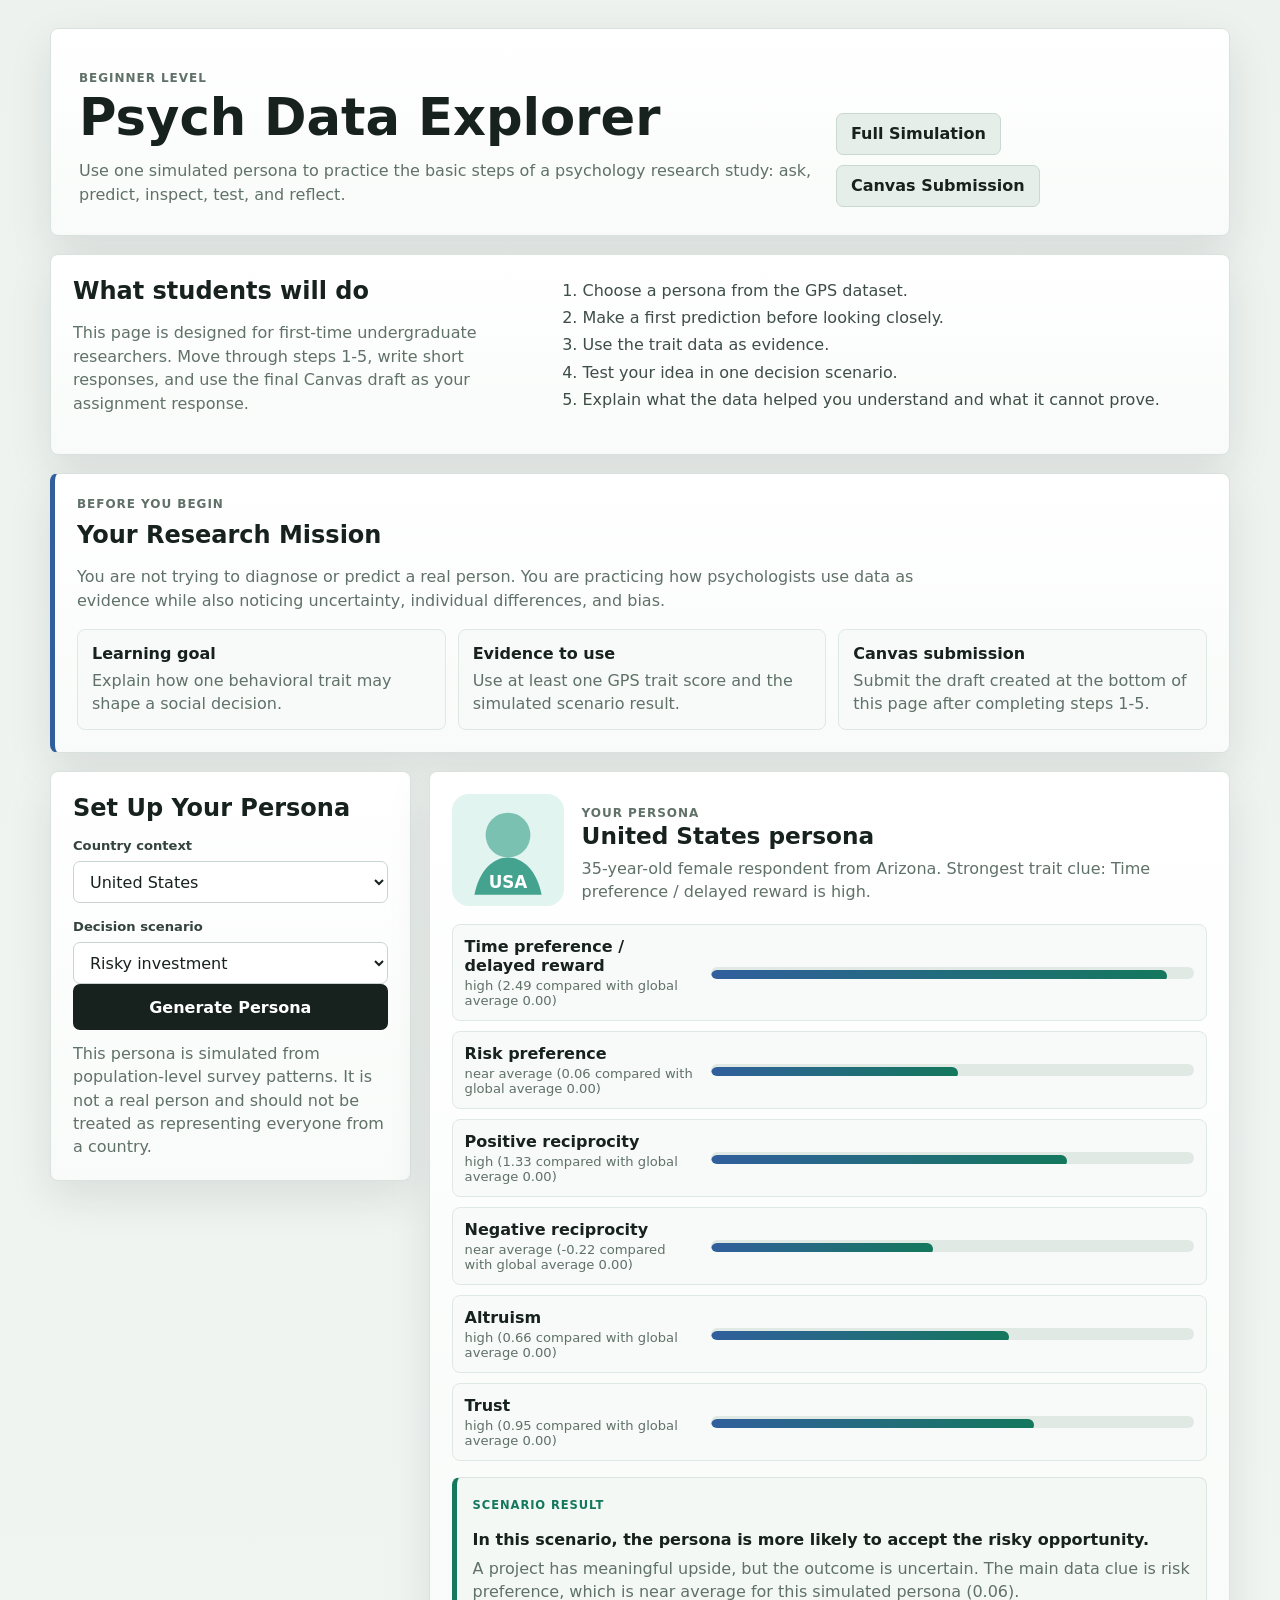
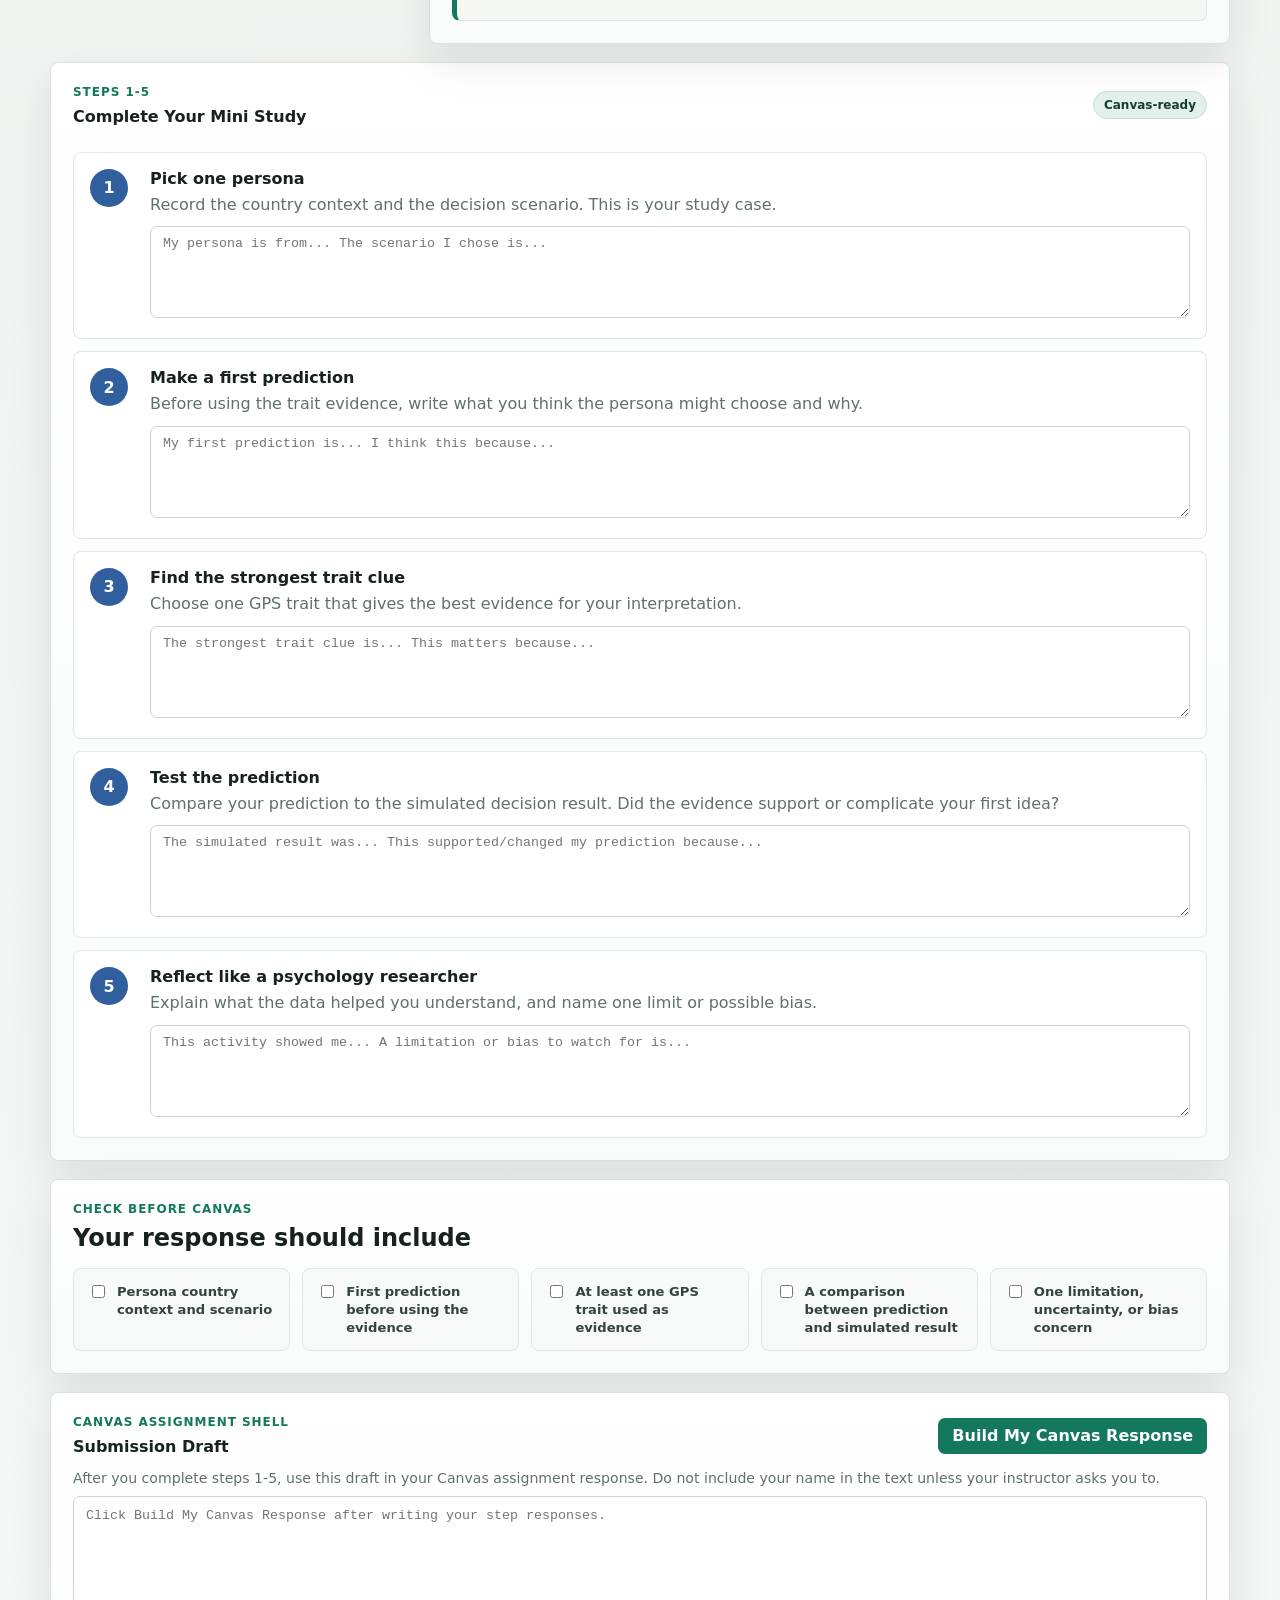
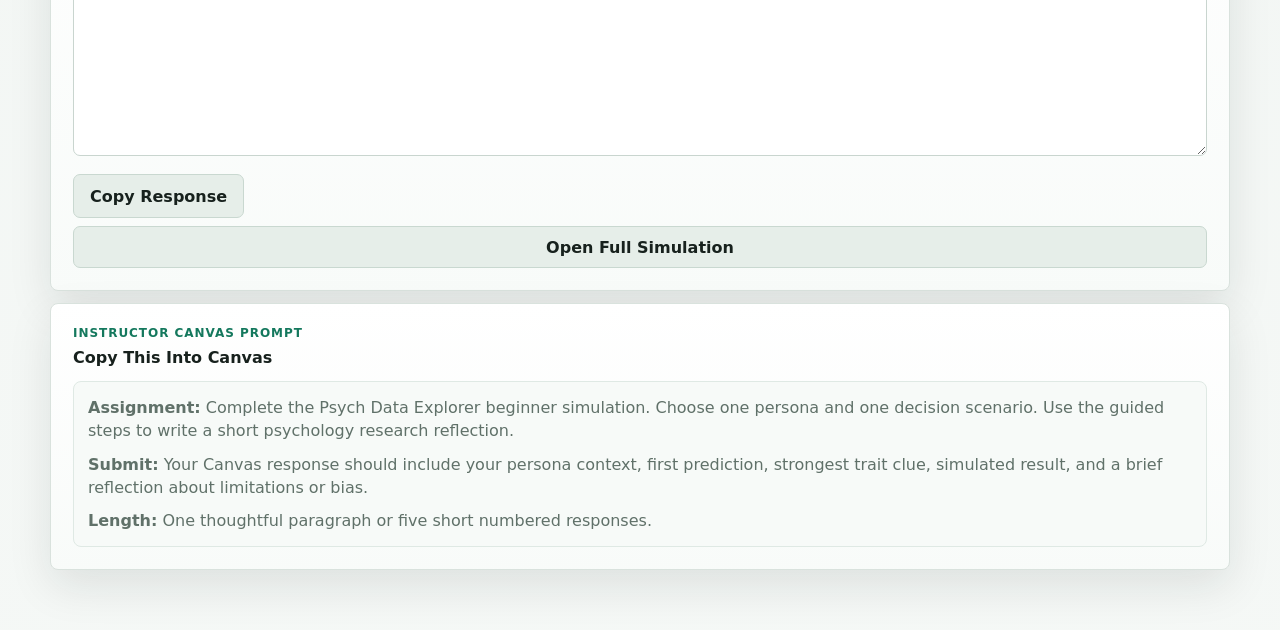
==== commit 2e8a09fd: "Clarify beginner Canvas assignment guidance" ====
--- a/beginner.html
+++ b/beginner.html
@@ -4,7 +4,7 @@
     <meta charset="utf-8" />
     <meta name="viewport" content="width=device-width, initial-scale=1" />
     <title>Beginner Psych Data Explorer</title>
-    <link rel="stylesheet" href="assets/styles.css?v=beginner-page" />
+    <link rel="stylesheet" href="assets/styles.css?v=beginner-canvas" />
   </head>
   <body class="beginner-body">
     <main class="beginner-shell">
@@ -32,6 +32,28 @@
           <li>Test your idea in one decision scenario.</li>
           <li>Explain what the data helped you understand and what it cannot prove.</li>
         </ol>
+      </section>
+
+      <section class="assignment-brief" aria-labelledby="assignmentBriefTitle">
+        <div>
+          <p class="eyebrow">Before You Begin</p>
+          <h2 id="assignmentBriefTitle">Your Research Mission</h2>
+          <p>You are not trying to diagnose or predict a real person. You are practicing how psychologists use data as evidence while also noticing uncertainty, individual differences, and bias.</p>
+        </div>
+        <div class="brief-grid">
+          <article>
+            <b>Learning goal</b>
+            <p>Explain how one behavioral trait may shape a social decision.</p>
+          </article>
+          <article>
+            <b>Evidence to use</b>
+            <p>Use at least one GPS trait score and the simulated scenario result.</p>
+          </article>
+          <article>
+            <b>Canvas submission</b>
+            <p>Submit the draft created at the bottom of this page after completing steps 1-5.</p>
+          </article>
+        </div>
       </section>
 
       <section class="beginner-lab">
@@ -127,6 +149,20 @@
         </article>
       </section>
 
+      <section class="canvas-checklist" aria-labelledby="checklistTitle">
+        <div>
+          <p class="eyebrow">Check Before Canvas</p>
+          <h2 id="checklistTitle">Your response should include</h2>
+        </div>
+        <div class="checklist-grid">
+          <label><input type="checkbox" /> Persona country context and scenario</label>
+          <label><input type="checkbox" /> First prediction before using the evidence</label>
+          <label><input type="checkbox" /> At least one GPS trait used as evidence</label>
+          <label><input type="checkbox" /> A comparison between prediction and simulated result</label>
+          <label><input type="checkbox" /> One limitation, uncertainty, or bias concern</label>
+        </div>
+      </section>
+
       <section class="canvas-shell" id="canvasSubmission" aria-labelledby="canvasTitle">
         <div class="section-head">
           <div>
@@ -142,8 +178,22 @@
           <a class="secondary-link compact-link" href="index.html">Open Full Simulation</a>
         </div>
       </section>
+
+      <section class="instructor-shell" aria-labelledby="instructorTitle">
+        <div class="section-head">
+          <div>
+            <p class="eyebrow">Instructor Canvas Prompt</p>
+            <h2 id="instructorTitle">Copy This Into Canvas</h2>
+          </div>
+        </div>
+        <div class="instructor-copy">
+          <p><b>Assignment:</b> Complete the Psych Data Explorer beginner simulation. Choose one persona and one decision scenario. Use the guided steps to write a short psychology research reflection.</p>
+          <p><b>Submit:</b> Your Canvas response should include your persona context, first prediction, strongest trait clue, simulated result, and a brief reflection about limitations or bias.</p>
+          <p><b>Length:</b> One thoughtful paragraph or five short numbered responses.</p>
+        </div>
+      </section>
     </main>
 
-    <script src="assets/beginner.js?v=beginner-page"></script>
+    <script src="assets/beginner.js?v=beginner-canvas"></script>
   </body>
 </html>
--- a/assets/styles.css
+++ b/assets/styles.css
@@ -2188,10 +2188,13 @@
 
 .beginner-hero,
 .beginner-overview,
+.assignment-brief,
 .beginner-controls,
 .beginner-persona,
 .beginner-steps,
-.canvas-shell {
+.canvas-checklist,
+.canvas-shell,
+.instructor-shell {
   background:
     linear-gradient(180deg, rgba(255, 255, 255, 0.98), rgba(248, 251, 249, 0.98)),
     var(--paper);
@@ -2248,10 +2251,86 @@
   margin-bottom: 18px;
 }
 
+.assignment-brief,
+.canvas-checklist,
+.instructor-shell {
+  padding: 22px;
+  margin-bottom: 18px;
+}
+
+.assignment-brief {
+  border-left: 5px solid var(--blue);
+}
+
+.assignment-brief h2 {
+  margin: 0;
+}
+
+.assignment-brief > div:first-child p {
+  max-width: 840px;
+  color: var(--muted);
+  line-height: 1.48;
+}
+
+.brief-grid,
+.checklist-grid {
+  display: grid;
+  grid-template-columns: repeat(3, 1fr);
+  gap: 12px;
+  margin-top: 16px;
+}
+
+.brief-grid article,
+.checklist-grid label,
+.instructor-copy {
+  padding: 14px;
+  background: #f7faf8;
+  border: 1px solid #dfe9e4;
+  border-radius: 8px;
+}
+
+.brief-grid b {
+  display: block;
+  margin-bottom: 6px;
+}
+
+.brief-grid p,
+.instructor-copy p {
+  margin: 0;
+  color: var(--muted);
+  line-height: 1.45;
+}
+
+.instructor-copy {
+  display: grid;
+  gap: 10px;
+}
+
+.checklist-grid {
+  grid-template-columns: repeat(5, 1fr);
+}
+
+.checklist-grid label {
+  display: flex;
+  gap: 9px;
+  align-items: flex-start;
+  margin: 0;
+  color: #34433d;
+  line-height: 1.35;
+}
+
+.checklist-grid input {
+  width: auto;
+  margin-top: 2px;
+  accent-color: var(--green);
+}
+
 .beginner-overview h2,
 .beginner-controls h2,
 .beginner-steps h2,
-.canvas-shell h2 {
+.canvas-shell h2,
+.canvas-checklist h2,
+.instructor-shell h2 {
   margin: 0;
 }
 
@@ -2490,6 +2569,8 @@
   .student-guide,
   .beginner-hero,
   .beginner-overview,
+  .brief-grid,
+  .checklist-grid,
   .beginner-lab,
   .study-lens-grid,
   .simulation-grid,
